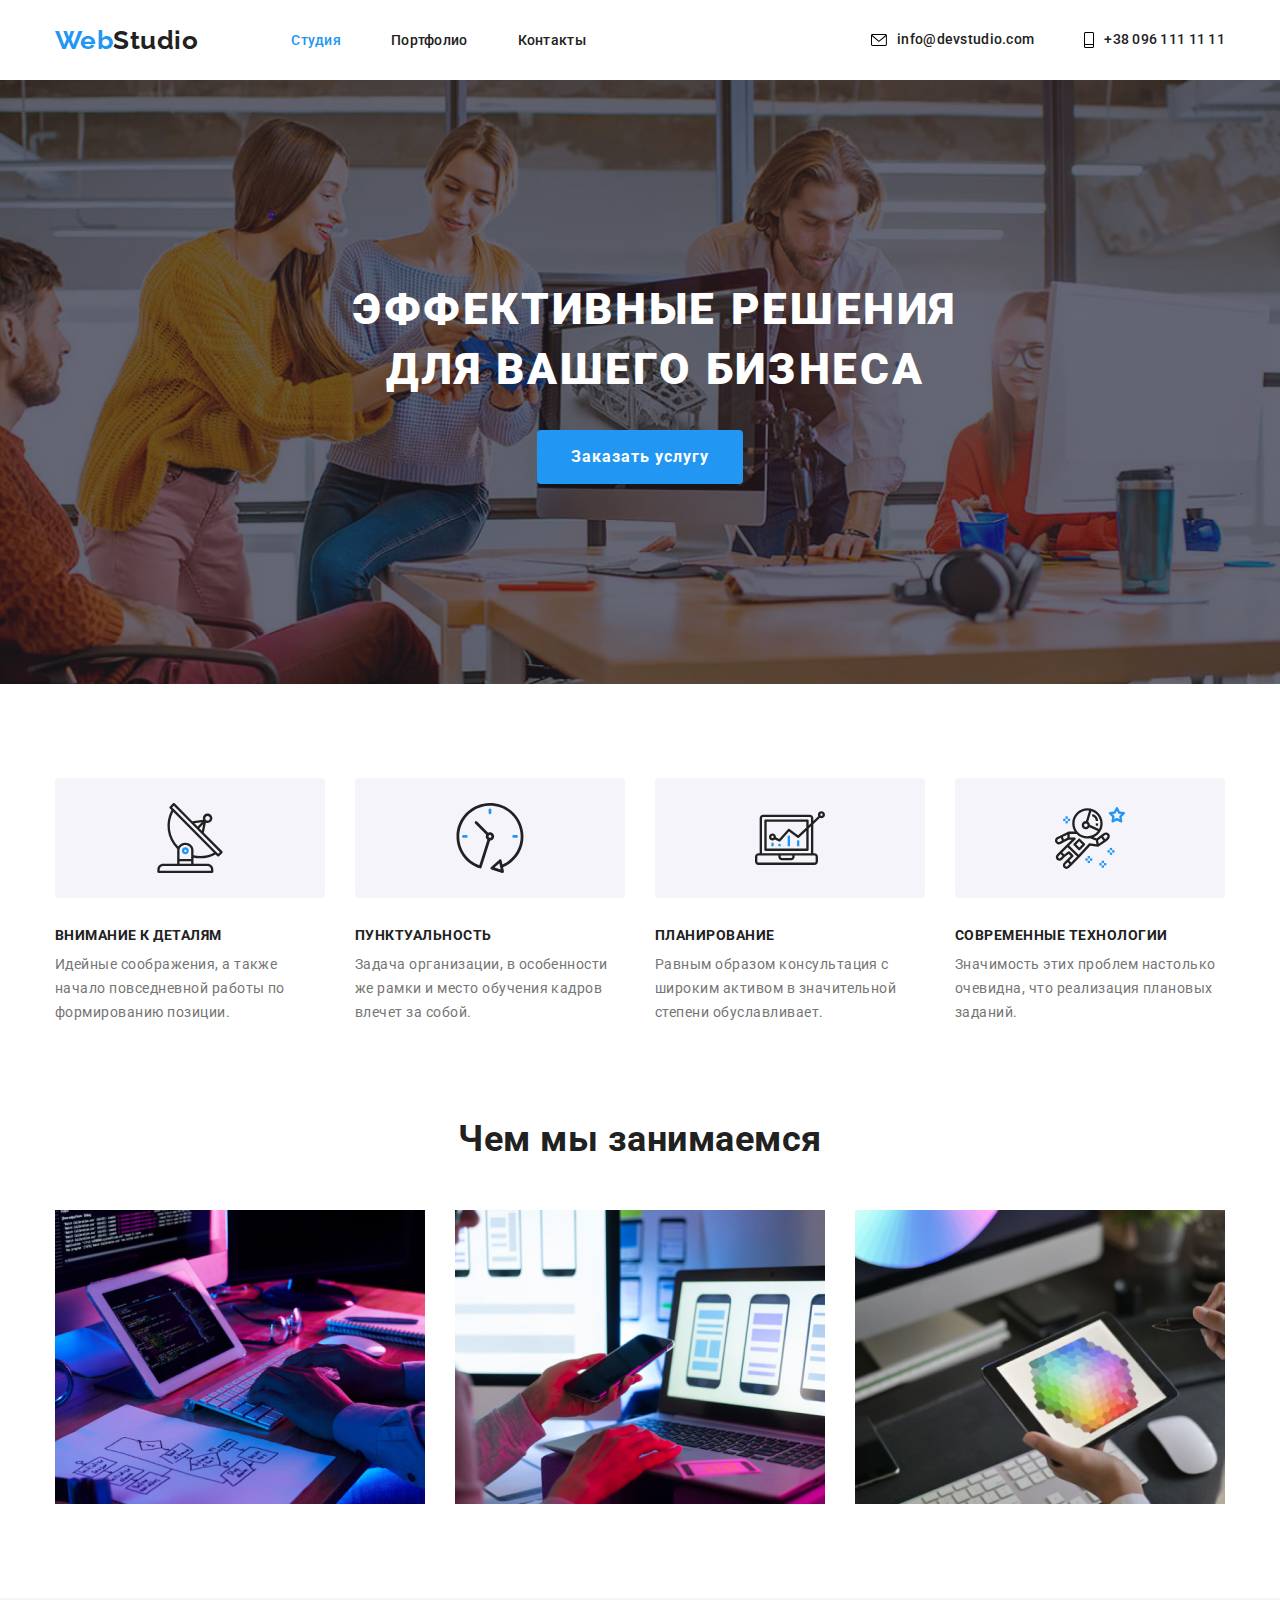
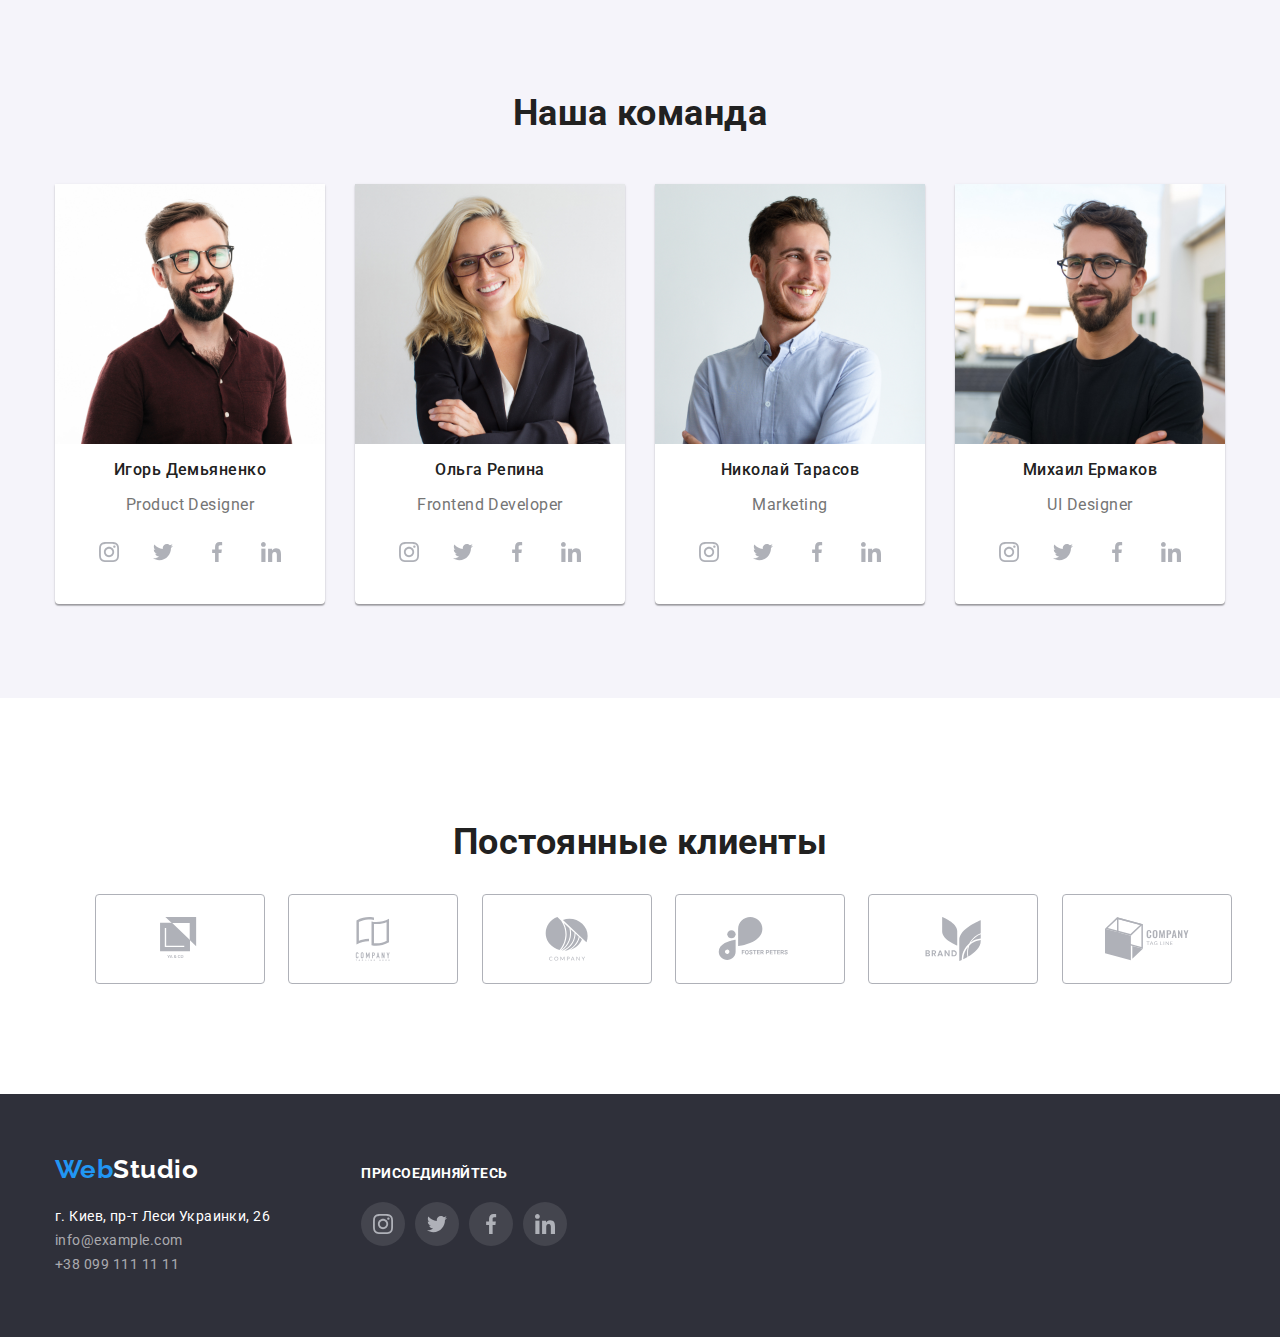
==== index.html @ 4e7fcf23 "5 дз начало" ====
<!DOCTYPE html>
<html lang="ru">
  <head>
    <meta charset="UTF-8" />
    <meta name="viewport" content="width=device-width, initial-scale=1.0" />
    <title>Document</title>
    <link href="https://fonts.googleapis.com/css2?family=Raleway:wght@700&family=Roboto:wght@500;700;900&display=swap" rel="stylesheet" />
    <link rel="stylesheet" href="https://cdnjs.cloudflare.com/ajax/libs/modern-normalize/1.0.0/modern-normalize.min.css" />
    <link rel="stylesheet" href="./css/styless.css" />
  </head>

  <body>
    <!--nav-->
    <header class="">
      <div class="container nav">
        <nav class="nav">
          <a href="./index.html" class="logo">Web<span class="part-logo">Studio</span></a>
          <ul class="site-nav list">
            <li class="item"><a href="./index.html" class="link current">Студия</a></li>
            <li class="item"><a href="./portfolio.html" class="link">Портфолио</a></li>
            <li class="item"><a href="" class="link">Контакты</a></li>
          </ul>
        </nav>

        <ul class="kontaktu-nav list">
          <li class="item">
            <a href="" class="nav-address link">
              <svg class="nav-address-svg-envelope">
                <use href="./images/icon/sprite.svg#icon-envelope"></use>
              </svg>
              info@devstudio.com
            </a>
          </li>
          <li class="item">
            <a href="" class="nav-address link">
              <svg class="nav-address-svg-vector">
                <use href="./images/icon/sprite.svg#icon-Vector"></use>
              </svg>
              +38 096 111 11 11
            </a>
          </li>
        </ul>
      </div>
    </header>
    <main>
      <!--Оглавление-->
      <section class="hero">
        <div class="container hero-box">
          <h1 class="hero-title">Эффективные решения для вашего бизнеса</h1>
          <button class="button first">Заказать услугу</button>
        </div>
      </section>
      <!--Особенности-->
      <section class="section">
        <div class="container">
          <ul class="list feature-list">
            <li class="feature-item">
              <h3 class="feature-title">Внимание к деталям</h3>
              <p class="feature-text">Идейные соображения, а также начало повседневной работы по формированию позиции.</p>
            </li>
            <li class="feature-item">
              <h3 class="feature-title">Пунктуальность</h3>
              <p class="feature-text">Задача организации, в особенности же рамки и место обучения кадров влечет за собой.</p>
            </li>
            <li class="feature-item">
              <h3 class="feature-title">Планирование</h3>
              <p class="feature-text">Равным образом консультация с широким активом в значительной степени обуславливает.</p>
            </li>
            <li class="feature-item">
              <h3 class="feature-title">Современные технологии</h3>
              <p class="feature-text">Значимость этих проблем настолько очевидна, что реализация плановых заданий.</p>
            </li>
          </ul>
        </div>
      </section>
      <!--чем мы занимаемся-->
      <section class="section example">
        <div class="container">
          <h3 class="example-title">Чем мы занимаемся</h3>
          <ul class="list example-list">
            <li class="example-item">
              <img src="./images/chem1.jpg" alt="печатем код" width="370" />
            </li>
            <li class="example-item">
              <img src="./images/chem2.jpg" alt="создаем дизайн телефона" width="370" />
            </li>
            <li class="example-item">
              <img src="./images/chem3.jpg" alt="работаем на планшете" width="370" />
            </li>
          </ul>
        </div>
      </section>
      <!--Наша команда-->
      <section class="team section">
        <div class="container">
          <h2 class="team-title">Наша команда</h2>
          <ul class="list team-box">
            <li class="team-item">
              <img src="./images/komanda1.jpg" alt="фото Игоря" width="270" />
              <h3 class="team-name">Игорь Демьяненко</h3>
              <p class="team-text">Product Designer</p>
              <ul class="list social-icons">
                <li class="social-icons-item">
                  <a href="https://instagram.com/" class="social-icons-link" target="_blank" rel="noopener noreferer" aria-label="Instagram">
                    <svg class="social-icons-svg">
                      <use href="./images/icon/sprite.svg#icon-instagram"></use>
                    </svg>
                  </a>
                </li>
                <li class="social-icons-item">
                  <a href="https://twitter.com/" class="social-icons-link" target="_blank" rel="noopener noreferer" aria-label="Twitter">
                    <svg class="social-icons-svg">
                      <use href="./images/icon/sprite.svg#icon-twitter"></use>
                    </svg>
                  </a>
                </li>
                <li class="social-icons-item">
                  <a href="https://facebook.com/" class="social-icons-link" target="_blank" rel="noopener noreferer" aria-label="Facebook">
                    <svg class="social-icons-svg">
                      <use href="./images/icon/sprite.svg#icon-facebook"></use>
                    </svg>
                  </a>
                </li>
                <li class="social-icons-item">
                  <a href="https://linkedin.com/" class="social-icons-link" target="_blank" rel="noopener noreferer" aria-label="Linkedin">
                    <svg class="social-icons-svg">
                      <use href="./images/icon/sprite.svg#icon-linkedin"></use>
                    </svg>
                  </a>
                </li>
              </ul>
            </li>
            <li class="team-item">
              <img src="./images/komanda2.jpg" alt="фото Ольги" width="270" />
              <h3 class="team-name">Ольга Репина</h3>
              <p class="team-text">Frontend Developer</p>
              <ul class="list social-icons">
                <li class="social-icons-item">
                  <a href="https://instagram.com/" class="social-icons-link" target="_blank" rel="noopener noreferer" aria-label="Instagram">
                    <svg class="social-icons-svg">
                      <use href="./images/icon/sprite.svg#icon-instagram"></use>
                    </svg>
                  </a>
                </li>
                <li class="social-icons-item">
                  <a href="https://twitter.com/" class="social-icons-link" target="_blank" rel="noopener noreferer" aria-label="Twitter">
                    <svg class="social-icons-svg">
                      <use href="./images/icon/sprite.svg#icon-twitter"></use>
                    </svg>
                  </a>
                </li>
                <li class="social-icons-item">
                  <a href="https://facebook.com/" class="social-icons-link" target="_blank" rel="noopener noreferer" aria-label="Facebook">
                    <svg class="social-icons-svg">
                      <use href="./images/icon/sprite.svg#icon-facebook"></use>
                    </svg>
                  </a>
                </li>
                <li class="social-icons-item">
                  <a href="https://linkedin.com/" class="social-icons-link" target="_blank" rel="noopener noreferer" aria-label="Linkedin">
                    <svg class="social-icons-svg">
                      <use href="./images/icon/sprite.svg#icon-linkedin"></use>
                    </svg>
                  </a>
                </li>
              </ul>
            </li>
            <li class="team-item">
              <img src="./images/komanda3.jpg" alt="фото Николая" width="270" />
              <h3 class="team-name">Николай Тарасов</h3>
              <p class="team-text">Marketing</p>
              <ul class="list social-icons">
                <li class="social-icons-item">
                  <a href="https://instagram.com/" class="social-icons-link" target="_blank" rel="noopener noreferer" aria-label="Instagram">
                    <svg class="social-icons-svg">
                      <use href="./images/icon/sprite.svg#icon-instagram"></use>
                    </svg>
                  </a>
                </li>
                <li class="social-icons-item">
                  <a href="https://twitter.com/" class="social-icons-link" target="_blank" rel="noopener noreferer" aria-label="Twitter">
                    <svg class="social-icons-svg">
                      <use href="./images/icon/sprite.svg#icon-twitter"></use>
                    </svg>
                  </a>
                </li>
                <li class="social-icons-item">
                  <a href="https://facebook.com/" class="social-icons-link" target="_blank" rel="noopener noreferer" aria-label="Facebook">
                    <svg class="social-icons-svg">
                      <use href="./images/icon/sprite.svg#icon-facebook"></use>
                    </svg>
                  </a>
                </li>
                <li class="social-icons-item">
                  <a href="https://linkedin.com/" class="social-icons-link" target="_blank" rel="noopener noreferer" aria-label="Linkedin">
                    <svg class="social-icons-svg">
                      <use href="./images/icon/sprite.svg#icon-linkedin"></use>
                    </svg>
                  </a>
                </li>
              </ul>
            </li>
            <li class="team-item">
              <img src="./images/komanda4.jpg" alt="фото михаила" width="270" />
              <h3 class="team-name">Михаил Ермаков</h3>
              <p class="team-text">UI Designer</p>
              <ul class="list social-icons">
                <li class="social-icons-item">
                  <a href="https://instagram.com/" class="social-icons-link" target="_blank" rel="noopener noreferer" aria-label="Instagram">
                    <svg class="social-icons-svg">
                      <use href="./images/icon/sprite.svg#icon-instagram"></use>
                    </svg>
                  </a>
                </li>
                <li class="social-icons-item">
                  <a href="https://twitter.com/" class="social-icons-link" target="_blank" rel="noopener noreferer" aria-label="Twitter">
                    <svg class="social-icons-svg">
                      <use href="./images/icon/sprite.svg#icon-twitter"></use>
                    </svg>
                  </a>
                </li>
                <li class="social-icons-item">
                  <a href="https://facebook.com/" class="social-icons-link" target="_blank" rel="noopener noreferer" aria-label="Facebook">
                    <svg class="social-icons-svg">
                      <use href="./images/icon/sprite.svg#icon-facebook"></use>
                    </svg>
                  </a>
                </li>
                <li class="social-icons-item">
                  <a href="https://linkedin.com/" class="social-icons-link" target="_blank" rel="noopener noreferer" aria-label="Linkedin">
                    <svg class="social-icons-svg">
                      <use href="./images/icon/sprite.svg#icon-linkedin"></use>
                    </svg>
                  </a>
                </li>
              </ul>
            </li>
          </ul>
        </div>
      </section>
      <!--постоянные клиенты-->
      <section class="section">
        <div class="container">
          <h2 class="client-title">Постоянные клиенты</h2>
          <ul class="client">
            <li class="client-item">
              <a href="" class="client-link">
                <svg class="client-svg">
                  <use href="./images/icon/sprite.svg#icon-partner1"></use>
                </svg>
              </a>
            </li>
            <li class="client-item">
              <a href="" class="client-link">
                <svg class="client-svg">
                  <use href="./images/icon/sprite.svg#icon-partner2"></use>
                </svg>
              </a>
            </li>
            <li class="client-item">
              <a href="" class="client-link">
                <svg class="client-svg">
                  <use href="./images/icon/sprite.svg#icon-partner3"></use>
                </svg>
              </a>
            </li>
            <li class="client-item">
              <a href="" class="client-link">
                <svg class="client-svg">
                  <use href="./images/icon/sprite.svg#icon-partner4"></use>
                </svg>
              </a>
            </li>
            <li class="client-item">
              <a href="" class="client-link">
                <svg class="client-svg">
                  <use href="./images/icon/sprite.svg#icon-partner5"></use>
                </svg>
              </a>
            </li>
            <li class="client-item">
              <a href="" class="client-link">
                <svg class="client-svg">
                  <use href="./images/icon/sprite.svg#icon-partner6"></use>
                </svg>
              </a>
            </li>
          </ul>
        </div>
      </section>
    </main>
    <!--футер-->
    <footer class="footer">
      <div class="container">
        <div class="footer-block">
          <a href="./index.html" class="logo">Web<span class="part-logo-footer">Studio</span></a>
          <address class="address">
            <ul class="list">
              <a href="https://goo.gl/maps/V3Cmk4kMnXvQ9AmN7" class="link karta" target="_blank" rel="noopener noreferrer">г. Киев, пр-т Леси Украинки, 26</a>
              <br />
              <li><a href="" class="link address-kontaktu">info@example.com</a></li>
              <li><a href="tel:+380991111111" class="link address-kontaktu">+38 099 111 11 11</a></li>
            </ul>
          </address>
        </div>
        <div class="footer-social">
          <h2 class="footer-join">присоединяйтесь</h2>
          <ul class="list social-icons">
            <li class="social-icons-item">
              <a href="https://instagram.com/" class="social-icons-link footer-icon-link" target="_blank" rel="noopener noreferer" aria-label="Instagram">
                <svg class="social-icons-svg">
                  <use href="./images/icon/sprite.svg#icon-instagram"></use>
                </svg>
              </a>
            </li>
            <li class="social-icons-item">
              <a href="https://twitter.com/" class="social-icons-link footer-icon-link" target="_blank" rel="noopener noreferer" aria-label="Twitter">
                <svg class="social-icons-svg">
                  <use href="./images/icon/sprite.svg#icon-twitter"></use>
                </svg>
              </a>
            </li>
            <li class="social-icons-item">
              <a href="https://facebook.com/" class="social-icons-link footer-icon-link" target="_blank" rel="noopener noreferer" aria-label="Facebook">
                <svg class="social-icons-svg">
                  <use href="./images/icon/sprite.svg#icon-facebook"></use>
                </svg>
              </a>
            </li>
            <li class="social-icons-item">
              <a href="https://linkedin.com/" class="social-icons-link footer-icon-link" target="_blank" rel="noopener noreferer" aria-label="Linkedin">
                <svg class="social-icons-svg">
                  <use href="./images/icon/sprite.svg#icon-linkedin"></use>
                </svg>
              </a>
            </li>
          </ul>
        </div>
      </div>
    </footer>
  </body>
</html>
---- css/styless.css ----
:root {
  --primary-text-color: #212121;
  --text-color: #757575;
  --accent-color: #2196f3;
  --bg-color: #f5f4fa;
  --primary-white-color: #ffffff;
  --icon: #afb1b8;
  --accent-icon: #2196f3;
}
body {
  background-color: #ffffff;
  color: var(--primary-text-color);
  font-family: "Roboto", sans-serif;
  letter-spacing: 0.03em;
}

img {
  display: block;
  max-width: 100%;
  height: auto;
}

.container {
  width: 1200px;
  padding-left: 15px;
  padding-right: 15px;
  margin-left: auto;
  margin-right: auto;
}

.logo {
  margin-right: 93px;
  font-family: "Raleway", sans-serif;
  font-weight: bold;
  font-size: 26px;
  line-height: 1.19;
  color: #2196f3;
  text-decoration: none;
}

.logo-footer {
  font-family: "Raleway", sans-serif;
  font-weight: bold;
  font-size: 26px;
  line-height: 1.19;
  color: #2196f3;
  text-decoration: none;
}

.part-logo {
  color: var(--primary-text-color);
}
.part-logo-footer {
  color: white;
}

.section {
  padding-top: 94px;
  padding-bottom: 94px;
}

.link {
  text-decoration: none;
}
.categ .link {
  display: block;
}

.list {
  padding: 0;
  margin: 0;
  list-style: none;
}

/*hero title*/
.hero {
  padding-top: 200px;
  padding-bottom: 200px;
  background-color: #2f303a;
  max-width: 1600px;
  min-height: 600px;
  margin-right: auto;
  margin-left: auto;
  background-image: linear-gradient(to right, rgba(47, 48, 58, 0.4), rgba(47, 48, 58, 0.4)), url(../images/bg-hero.jpg);
  background-size: cover;
  background-position: center;
  background-repeat: no-repeat;
}

.hero-box {
  text-align: center;
  width: 696px;
}

.hero-title {
  font-weight: 900;
  font-size: 44px;
  line-height: 1.36;
  letter-spacing: 0.06em;
  text-transform: uppercase;
  margin-top: 0px;
  margin-bottom: 30px;
  color: var(--primary-white-color);
  width: 696px;
}

/* nav*/
.nav {
  display: flex;
  align-items: center;
}

.site-nav {
  display: flex;
  font-weight: 500;
  font-size: 14px;
  line-height: 1.06;
  letter-spacing: 0.02em;

  color: #2196f3;
}

.nav-address {
  display: flex;
  align-items: center;
  font-weight: 500;
  font-size: 14px;
  line-height: 1.14;
  letter-spacing: 0.02em;

  color: #757575;
}

/* .kontaktu-nav .item {
  display: flex;
  align-items: center;
} */

.nav-address-svg-envelope {
  width: 16px;
  height: 12px;
  margin-right: 10px;
}

.nav-address-svg-vector {
  width: 10px;
  height: 16px;
  margin-right: 10px;
}

/* 
.nav-address::before {
  display: inline-flex;
  content: "";
  margin-right: 10px;
  background-position: center;
  background-repeat: no-repeat;
} */

/* .nav-address::before {
  width: 16px;
  height: 12px;
  background-image: url(../images/icon/envelope.svg);
  fill: red;
} */
/* 
.nav-address.tel::before {
  width: 10px;
  height: 16px;
  background-image: url(../images/icon/Vector.svg);
} */

.kontaktu-nav {
  display: flex;
  margin-left: auto;
}

.kontaktu-nav .item + .item {
  margin-left: 50px;
}

.site-nav .link,
.kontaktu-nav .link {
  /*  display: block; */
  padding-top: 32px;
  padding-bottom: 32px;

  color: var(--primary-text-color);
  text-decoration: none;
}
.site-nav .link.current {
  color: var(--accent-color);
}
.link:hover,
.link:focus {
  color: var(--accent-color);
}

.link:hover .nav-address-svg-envelope {
  fill: #2196f3;
}

.link:hover .nav-address-svg-vector {
  fill: #2196f3;
}

.header {
  border: 1px solid #ececec;
}

/*
.site-nav .item:not(:last-child) {
  margin-right: 50px;
}
*/
.site-nav .item + .item {
  margin-left: 50px;
}

/*feature*/

.feature-list {
  display: flex;
}

.feature-item {
  width: calc((100% - 30px * 3) / 4);
}

.feature-item:not(:last-child) {
  margin-right: 30px;
}

.feature-title {
  color: var(--primary-text-color);
  margin-top: 0px;
  margin-bottom: 10px;
  padding-top: 30px;
  font-weight: bold;
  font-size: 14px;
  line-height: 1.07;
  text-transform: uppercase;
}

.feature-text {
  color: var(--text-color);
  font-size: 14px;
  line-height: 1.71;

  margin-top: 0px;
  margin-bottom: 0px;
}

.feature-item::before {
  display: block;
  content: "";
  height: 120px;
  background-color: var(--bg-color);
  background-repeat: no-repeat;
  background-position: center;
  border-radius: 4px;
}

.feature-item:nth-child(1):before {
  background-image: url(../images/Vector1.svg);
}

.feature-item:nth-child(2):before {
  background-image: url(../images/Vector2.svg);
}

.feature-item:nth-child(3):before {
  background-image: url(../images/Vector3.svg);
}

.feature-item:nth-child(4):before {
  background-image: url(../images/Vector4.svg);
}

/*example*/

.example {
  padding-top: 0px;
}
.example-list {
  display: flex;
}

.example-title {
  font-weight: bold;
  font-size: 36px;
  line-height: 1.16;
  text-align: center;
  margin-bottom: 50px;
  margin-top: 0px;
}

.example .example-item + .example-item {
  margin-left: 30px;
}

/*team*/

.team {
  background-color: #f5f4fa;
}

.team-name {
  font-weight: 500;
  font-size: 16px;
  line-height: 1.19;
  text-align: center;
}

.team-text {
  font-size: 16px;
  line-height: 1.19;
  text-align: center;
  color: var(--text-color);
}

.team-item {
  width: calc((100% - 30px * 3) / 4);
  box-shadow: 0px 1px 3px rgba(0, 0, 0, 0.12), 0px 1px 1px rgba(0, 0, 0, 0.14), 0px 2px 1px rgba(0, 0, 0, 0.2);
  border-radius: 0px 0px 4px 4px;
  padding-bottom: 30px;
  background-color: var(--primary-white-color);
}

.team-title {
  margin-top: 0px;
  margin-bottom: 50px;
  text-align: center;
  font-weight: bold;
  font-size: 36px;
  line-height: 1.17;
}

.team-box {
  display: flex;
}

.team-box .team-item:not(:last-child) {
  margin-right: 30px;
}

.social-icons {
  display: flex;
  justify-content: center;
}

.social-icons-item:not(:last-child) {
  margin-right: 10px;
}

.social-icons-link {
  display: flex;
  justify-content: center;
  align-items: center;
  width: 44px;
  height: 44px;
  background-color: var(--primary-white-color);
  border-radius: 50%;
}

.social-icons-svg {
  width: 20px;
  height: 20px;
  fill: var(--icon);
}

.social-icons-link:hover .social-icons-svg,
.social-icons-link:focus .social-icons-svg {
  fill: white;
}

.social-icons-link:hover {
  background-color: #2196f3;
}

/*создаем кнопки*/
.button {
  display: inline-block;
  font-family: inherit;
  color: var(--primary-text-color);
  background-color: var(--primary-white-color);
  border-radius: 4px;
  text-align: center;
}

.button.first {
  color: var(--primary-white-color);
  background-color: var(--accent-color);
  border-color: transparent;
  text-decoration: none;
  padding: 10px 32px;
  font-weight: bold;
  font-size: 16px;
  line-height: 1.88;
  align-items: center;
  letter-spacing: 0.06em;
}

.button.secondary {
  color: var(--primary-text-color);
  background-color: #f5f4fa;
  border-color: transparent;
  font-weight: 500;
  font-size: 16px;
  line-height: 1.62;
  text-align: center;
  padding: 6px 22px;
}

.button.secondary:hover,
.button.secondary:focus {
  color: var(--primary-white-color);
  background-color: #2196f3;
  border-color: transparent;
}

.button.first:hover,
.button.first:focus {
  color: var(--accent-color);
  background-color: var(--primary-white-color);
  border-color: blue;
}
/*menu*/
.menu-section {
  padding-top: 94px;
  padding-bottom: 50px;
}

.menu {
  display: flex;
  justify-content: center;
  margin-bottom: 50px;
}

.menu-item:not(:last-child) {
  margin-right: 8px;
}

/*categ*/

.categ-list .link {
  margin-bottom: 110px;
}

.categ-text {
  font-size: 16px;
  line-height: 1.87;
  color: #757575;
  margin: 0px;
}

.categ-title {
  font-weight: bold;
  font-size: 18px;
  line-height: 2;
  letter-spacing: 0.06em;
  color: black;
  margin: 0px;
}

.categ-review {
  padding: 24px 20px;
}

/*
.categ-section {
  padding-bottom: 94px;
}
*/

.categ-list {
  display: flex;
  flex-wrap: wrap;
  padding-bottom: 94px;
}

.categ-item {
  margin-right: 30px;
  margin-bottom: 30px;
  outline: 1px solid #eeeeee;
}
.categ-item:nth-child(3n) {
  margin-right: 0px;
}

/*
.categ-item:nth-last-child(-n + 3) {
  margin-bottom: 0px;
}
*/

/* Постоянные клиенты*/
.client-title {
  font-size: 36px;
  line-height: 1.16;
  text-align: center;

  color: var(--primary-text-color);
}

.client {
  display: flex;
  list-style: none;
}

.client-item {
  width: calc((100% - 30px * 5) / 6);
}
.client-link {
  display: flex;
  justify-content: center;
  align-items: center;
  width: 170px;
  height: 90px;

  border: 1px solid #afb1b8;
  box-sizing: border-box;
  border-radius: 4px;
  border-color: #afb1b8;
}

.client-item:not(:last-child) {
  margin-right: 30px;
}

.client-svg {
  width: 50%;
  height: 50%;
  fill: #afb1b8;
}

.client-link:hover .client-svg,
.client-link:focus .client-svg {
  fill: #2196f3;
}

.client-link:hover {
  border-color: #2196f3;
}

/* футер*/
.footer {
  background-color: #2f303a;
  padding-top: 60px;
  padding-bottom: 60px;
}
.footer-social {
  margin-top: 12px;
}
.footer .container {
  display: flex;
}

.footer-block {
  margin-right: 70px;
}

.footer-join {
  margin-top: 0px;
  margin-bottom: 20px;
  font-weight: bold;
  font-size: 14px;
  line-height: 1.14;
  text-transform: uppercase;

  color: #ffffff;
}

.footer-icon-link {
  background-color: rgba(255, 255, 255, 0.1);
}

.address {
  margin-top: 20px;
  font-size: 14px;
  line-height: 1.71;
  color: #ffffff;
  font-style: normal;
}
.karta {
  font-size: 14px;
  line-height: 1.71;
  letter-spacing: 0.03em;

  color: #ffffff;
}
.address-kontaktu {
  color: rgba(255, 255, 255, 0.6);
}
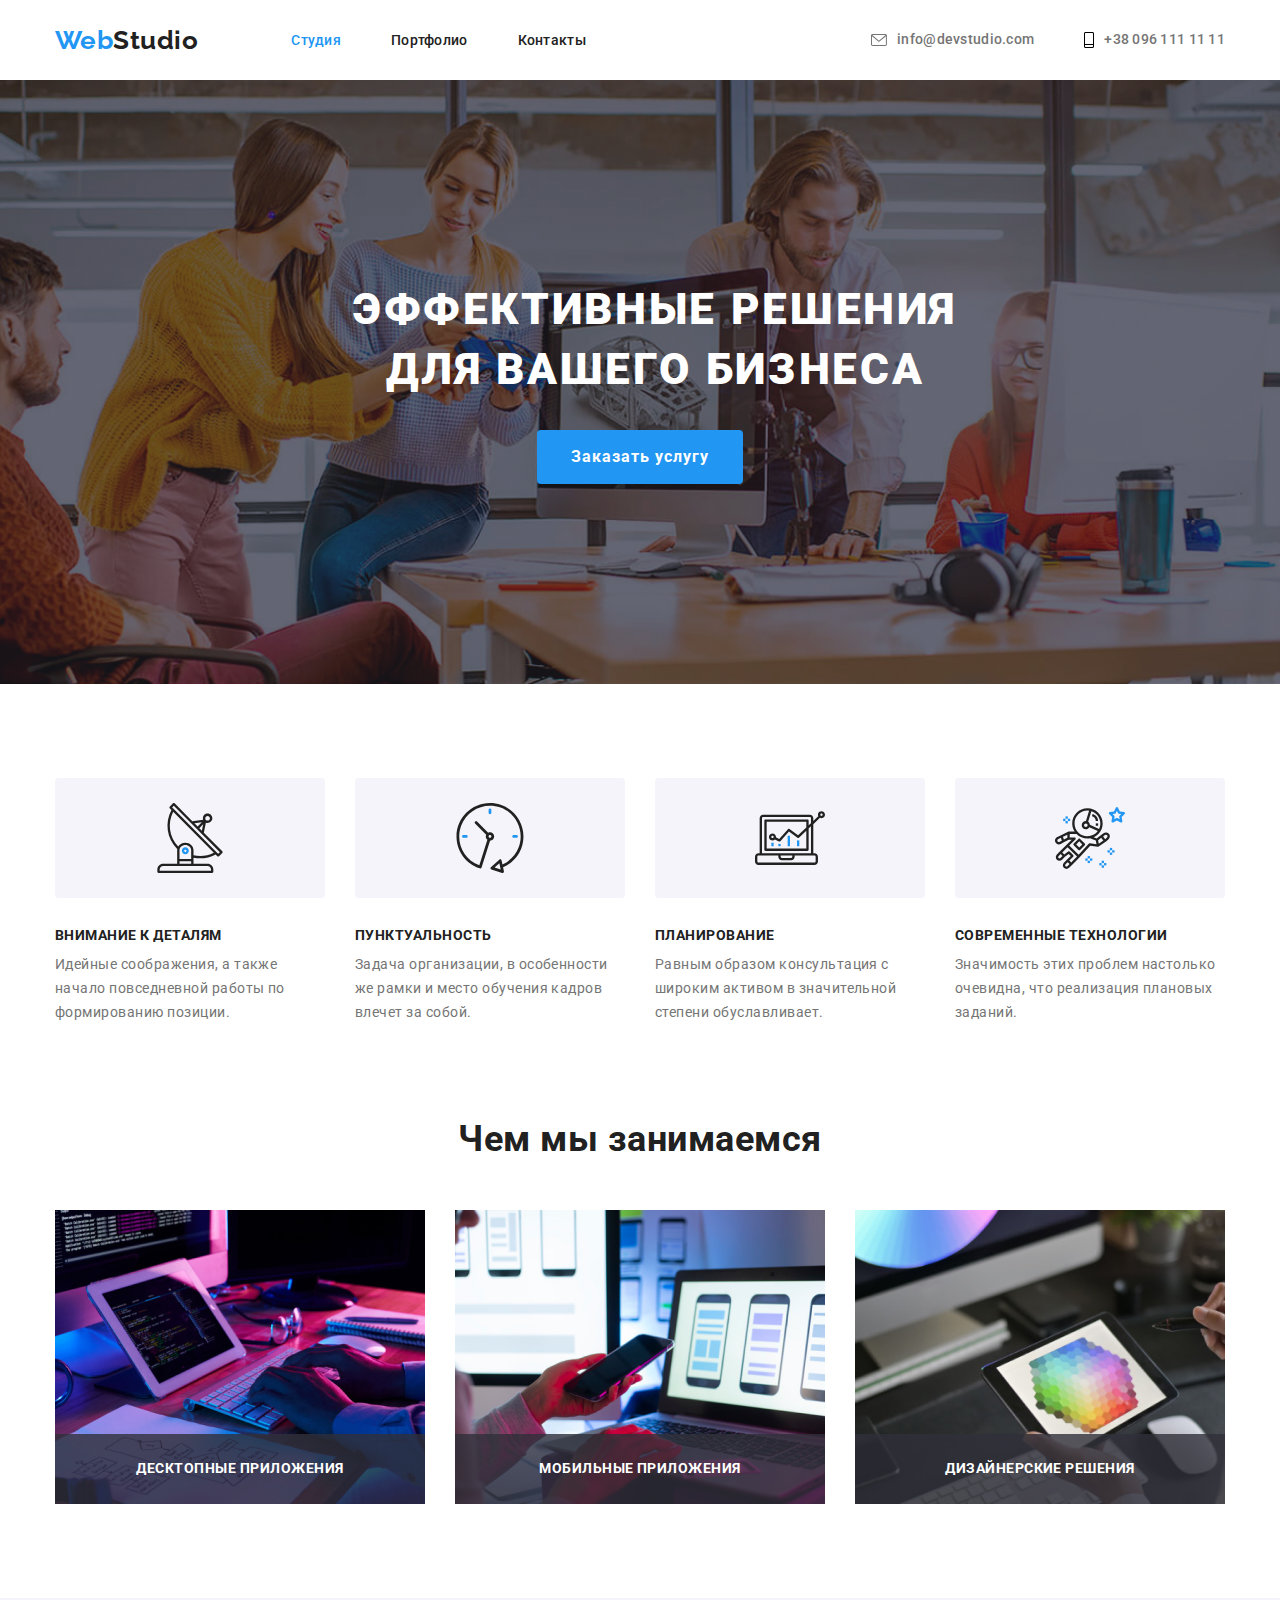
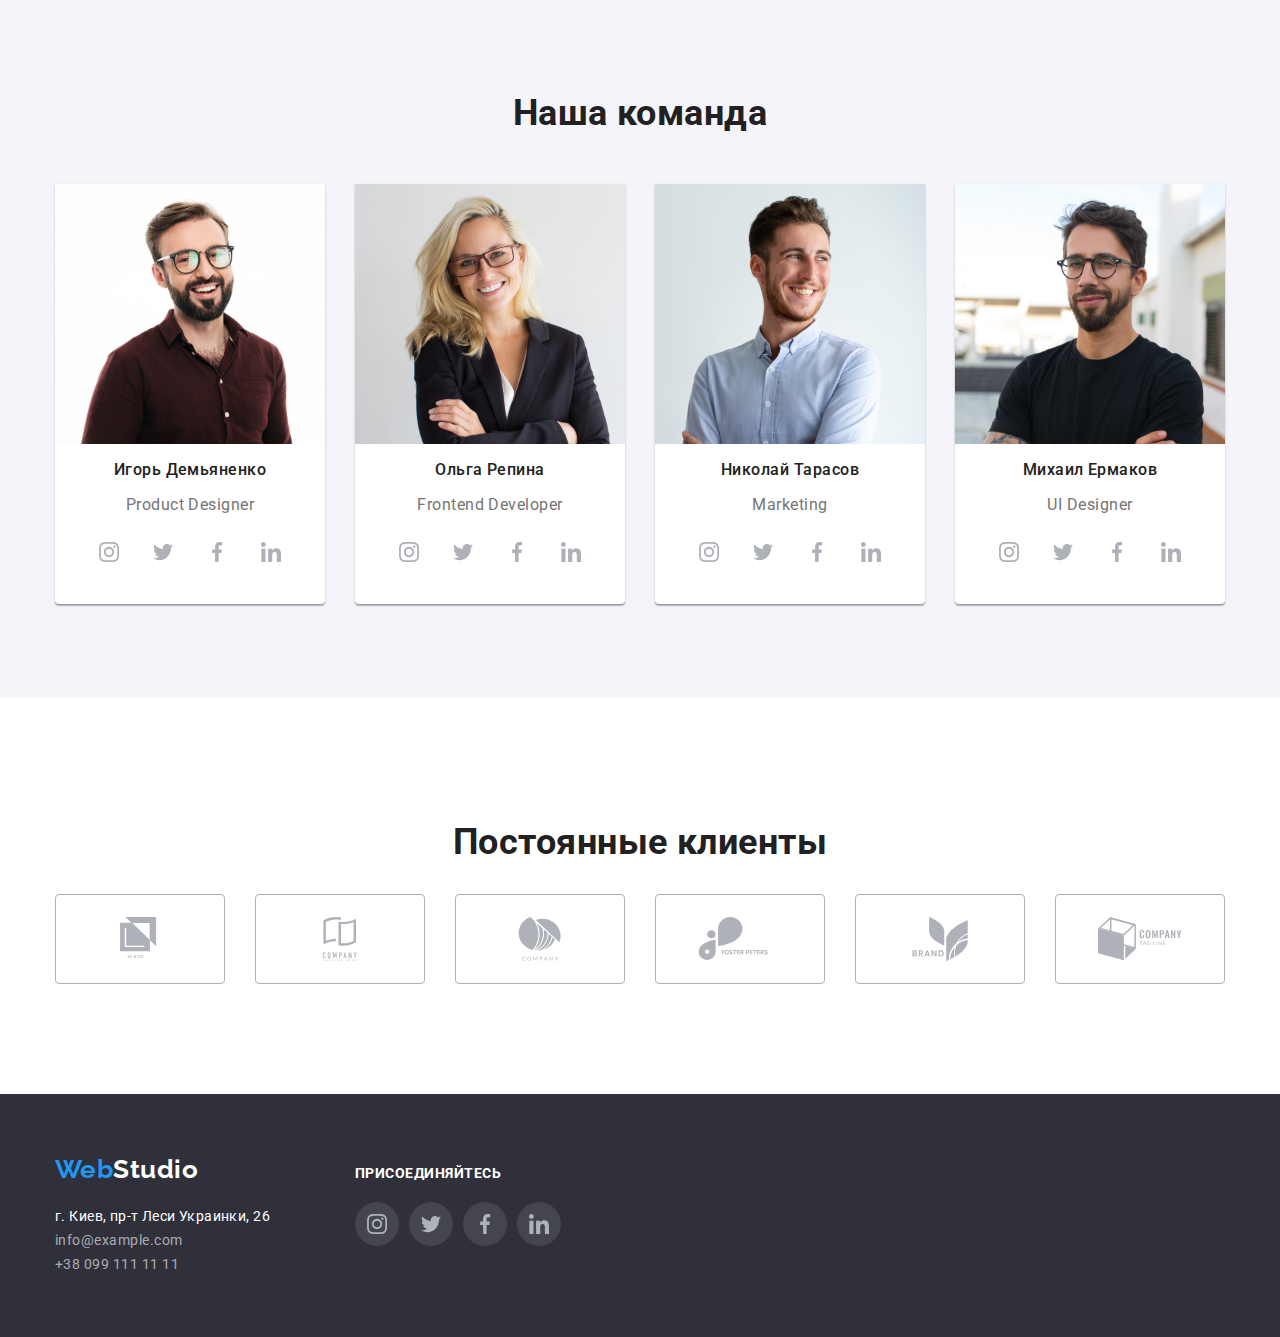
==== commit e61d4708: "работа над ошибками" ====
--- a/index.html
+++ b/index.html
@@ -80,12 +80,15 @@
           <ul class="list example-list">
             <li class="example-item">
               <img src="./images/chem1.jpg" alt="печатем код" width="370" />
+              <h4 class="example-name-text">Десктопные приложения</h4>
             </li>
             <li class="example-item">
               <img src="./images/chem2.jpg" alt="создаем дизайн телефона" width="370" />
+              <h4 class="example-name-text">Мобильные приложения</h4>
             </li>
             <li class="example-item">
               <img src="./images/chem3.jpg" alt="работаем на планшете" width="370" />
+              <h4 class="example-name-text">Дизайнерские решения</h4>
             </li>
           </ul>
         </div>
@@ -292,7 +295,7 @@
     <!--футер-->
     <footer class="footer">
       <div class="container">
-        <div class="footer-block">
+        <div class="footer-block footer-list">
           <a href="./index.html" class="logo">Web<span class="part-logo-footer">Studio</span></a>
           <address class="address">
             <ul class="list">
@@ -303,7 +306,7 @@
             </ul>
           </address>
         </div>
-        <div class="footer-social">
+        <div class="footer-social footer-list">
           <h2 class="footer-join">присоединяйтесь</h2>
           <ul class="list social-icons">
             <li class="social-icons-item">
--- a/css/styless.css
+++ b/css/styless.css
@@ -120,7 +120,17 @@
   color: #2196f3;
 }
 
-.nav-address {
+.site-nav .link,
+.kontaktu-nav .link {
+  /*  display: block; */
+  padding-top: 32px;
+  padding-bottom: 32px;
+
+  color: var(--primary-text-color);
+  text-decoration: none;
+}
+
+.nav-address.link {
   display: flex;
   align-items: center;
   font-weight: 500;
@@ -140,6 +150,7 @@
   width: 16px;
   height: 12px;
   margin-right: 10px;
+  fill: #757575;
 }
 
 .nav-address-svg-vector {
@@ -179,15 +190,6 @@
   margin-left: 50px;
 }
 
-.site-nav .link,
-.kontaktu-nav .link {
-  /*  display: block; */
-  padding-top: 32px;
-  padding-bottom: 32px;
-
-  color: var(--primary-text-color);
-  text-decoration: none;
-}
 .site-nav .link.current {
   color: var(--accent-color);
 }
@@ -233,9 +235,8 @@
 
 .feature-title {
   color: var(--primary-text-color);
-  margin-top: 0px;
+  margin-top: 30px;
   margin-bottom: 10px;
-  padding-top: 30px;
   font-weight: bold;
   font-size: 14px;
   line-height: 1.07;
@@ -299,6 +300,34 @@
   margin-left: 30px;
 }
 
+.example-item {
+  position: relative;
+}
+
+.example-name-text {
+  position: absolute;
+  text-align: center;
+  padding: 27px;
+
+  /*  display: flex;
+  align-items: center;
+  justify-content: center; */
+
+  width: 370px;
+  height: 70px;
+  bottom: 0px;
+  left: 0px;
+  margin-bottom: 0px;
+  margin-top: 0px;
+  font-weight: bold;
+  font-size: 14px;
+  line-height: 1.14;
+  text-transform: uppercase;
+
+  color: var(--primary-white-color);
+  background-color: rgba(47, 48, 58, 0.8);
+}
+
 /*team*/
 
 .team {
@@ -423,7 +452,7 @@
 .button.first:focus {
   color: var(--accent-color);
   background-color: var(--primary-white-color);
-  border-color: blue;
+  border-color: var(--accent-color);
 }
 /*menu*/
 .menu-section {
@@ -454,6 +483,28 @@
   margin: 0px;
 }
 
+.categ-image {
+  position: relative;
+}
+
+.categ-hidden-text {
+  opacity: 0;
+  position: absolute;
+  content: "";
+  margin: 0px;
+  padding: 63px 24px;
+  width: 100%;
+  height: 100%;
+  font-size: 18px;
+  line-height: 1.55;
+  color: var(--primary-white-color);
+}
+
+.categ-hidden-text:hover {
+  opacity: 1;
+  background-color: rgba(33, 150, 243, 0.9);
+}
+
 .categ-title {
   font-weight: bold;
   font-size: 18px;
@@ -506,6 +557,7 @@
 .client {
   display: flex;
   list-style: none;
+  padding-left: 0px;
 }
 
 .client-item {
@@ -515,7 +567,7 @@
   display: flex;
   justify-content: center;
   align-items: center;
-  width: 170px;
+  width: 100%;
   height: 90px;
 
   border: 1px solid #afb1b8;
@@ -557,7 +609,7 @@
 }
 
 .footer-block {
-  margin-right: 70px;
+  margin-right: 30px;
 }
 
 .footer-join {
@@ -571,8 +623,16 @@
   color: #ffffff;
 }
 
+.footer-social .social-icons {
+  justify-content: start;
+}
+
 .footer-icon-link {
   background-color: rgba(255, 255, 255, 0.1);
+}
+
+.footer-list {
+  width: calc((100% - 30px * 3) / 4);
 }
 
 .address {
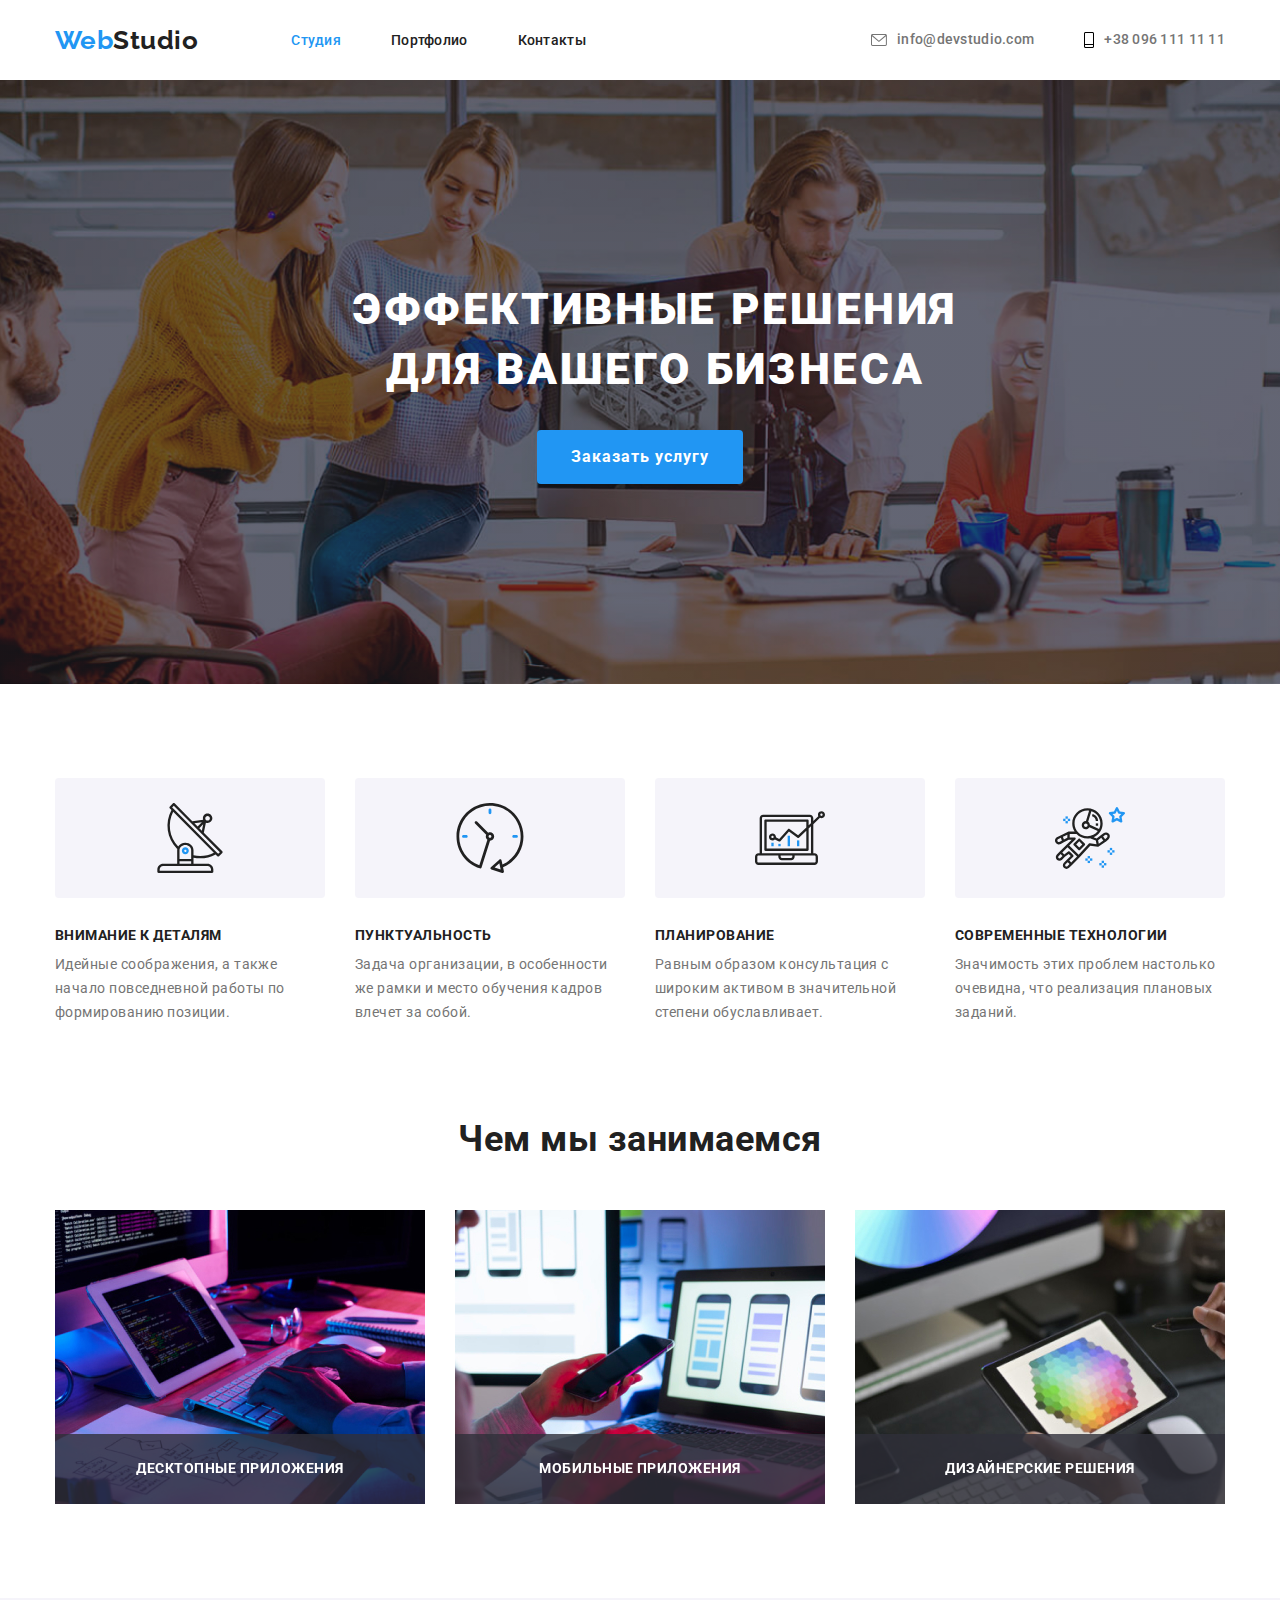
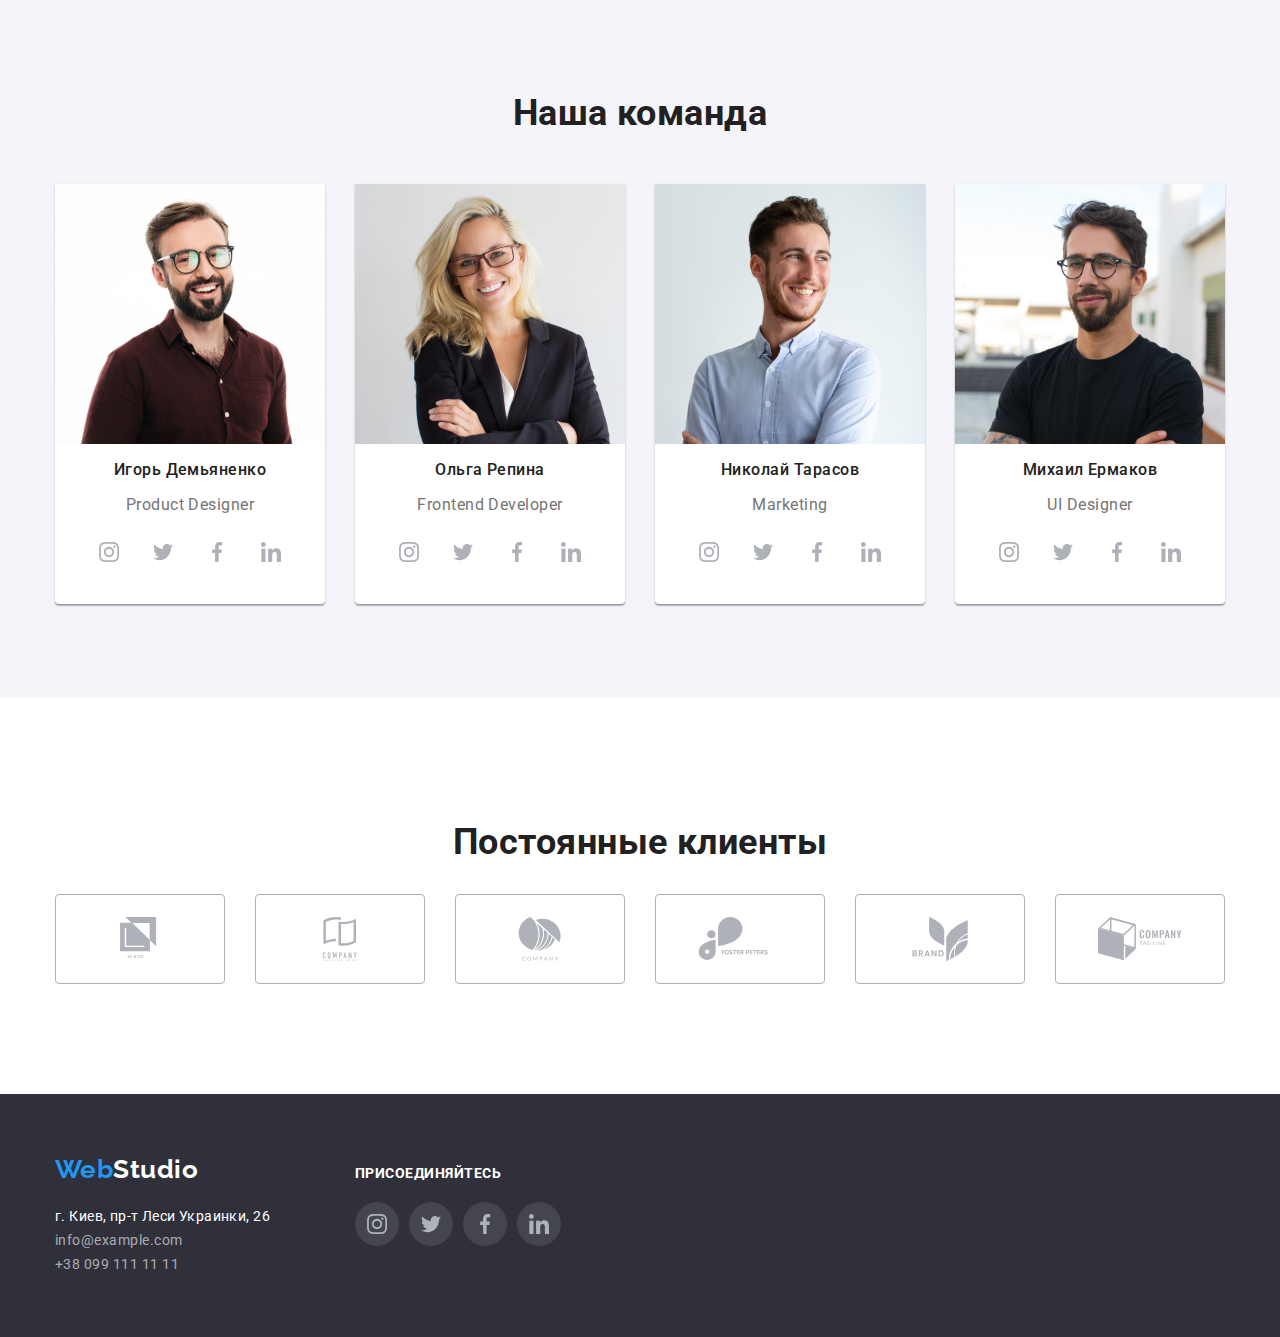
==== commit 43819b98: "добавил выпадающее окно" ====
--- a/index.html
+++ b/index.html
@@ -47,7 +47,11 @@
       <section class="hero">
         <div class="container hero-box">
           <h1 class="hero-title">Эффективные решения для вашего бизнеса</h1>
-          <button class="button first">Заказать услугу</button>
+          <button data-modal-open class="button first">Заказать услугу</button>
+        </div>
+        <div data-modal class="backdrop is-hidden">
+          <div class="modal"></div>
+          <button data-modal-close>Закрыть</button>
         </div>
       </section>
       <!--Особенности-->
@@ -341,5 +345,6 @@
         </div>
       </div>
     </footer>
+    <script src="./js/modal.js"></script>
   </body>
 </html>
--- a/css/styless.css
+++ b/css/styless.css
@@ -198,11 +198,13 @@
   color: var(--accent-color);
 }
 
-.link:hover .nav-address-svg-envelope {
+.link:hover .nav-address-svg-envelope,
+.link:focus .nav-address-svg-envelope {
   fill: #2196f3;
 }
 
-.link:hover .nav-address-svg-vector {
+.link:hover .nav-address-svg-vector,
+.link:focus .nav-address-svg-vector {
   fill: #2196f3;
 }
 
@@ -302,6 +304,7 @@
 
 .example-item {
   position: relative;
+  z-index: 1;
 }
 
 .example-name-text {
@@ -408,6 +411,7 @@
 }
 
 /*создаем кнопки*/
+
 .button {
   display: inline-block;
   font-family: inherit;
@@ -446,6 +450,7 @@
   color: var(--primary-white-color);
   background-color: #2196f3;
   border-color: transparent;
+  box-shadow: 0px 3px 1px rgba(0, 0, 0, 0.1), 0px 1px 2px rgba(0, 0, 0, 0.08), 0px 2px 2px rgba(0, 0, 0, 0.12);
 }
 
 .button.first:hover,
@@ -454,6 +459,34 @@
   background-color: var(--primary-white-color);
   border-color: var(--accent-color);
 }
+
+.backdrop {
+  position: fixed;
+  left: 0;
+  right: 0;
+  top: 0;
+  bottom: 0;
+  background-color: rgba(0, 0, 0, 0.2);
+}
+
+.backdrop.is-hidden {
+  opacity: 0;
+  pointer-events: none;
+}
+
+.modal {
+  position: absolute;
+  top: 50%;
+  left: 50%;
+  transform: translate(-50%, -50%);
+  z-index: 3;
+
+  min-height: 581px;
+  min-width: 528px;
+
+  background-color: white;
+}
+
 /*menu*/
 .menu-section {
   padding-top: 94px;
@@ -471,11 +504,11 @@
 }
 
 /*categ*/
-
+/* 
 .categ-list .link {
   margin-bottom: 110px;
 }
-
+ */
 .categ-text {
   font-size: 16px;
   line-height: 1.87;
@@ -488,8 +521,9 @@
 }
 
 .categ-hidden-text {
+  position: absolute;
   opacity: 0;
-  position: absolute;
+  /* pointer-events: none; */
   content: "";
   margin: 0px;
   padding: 63px 24px;
@@ -530,6 +564,10 @@
   padding-bottom: 94px;
 }
 
+.categ-item:hover {
+  box-shadow: 0px 1px 1px rgba(0, 0, 0, 0.12), 0px 4px 4px rgba(0, 0, 0, 0.06), 1px 4px 6px rgba(0, 0, 0, 0.16);
+}
+
 .categ-item {
   margin-right: 30px;
   margin-bottom: 30px;
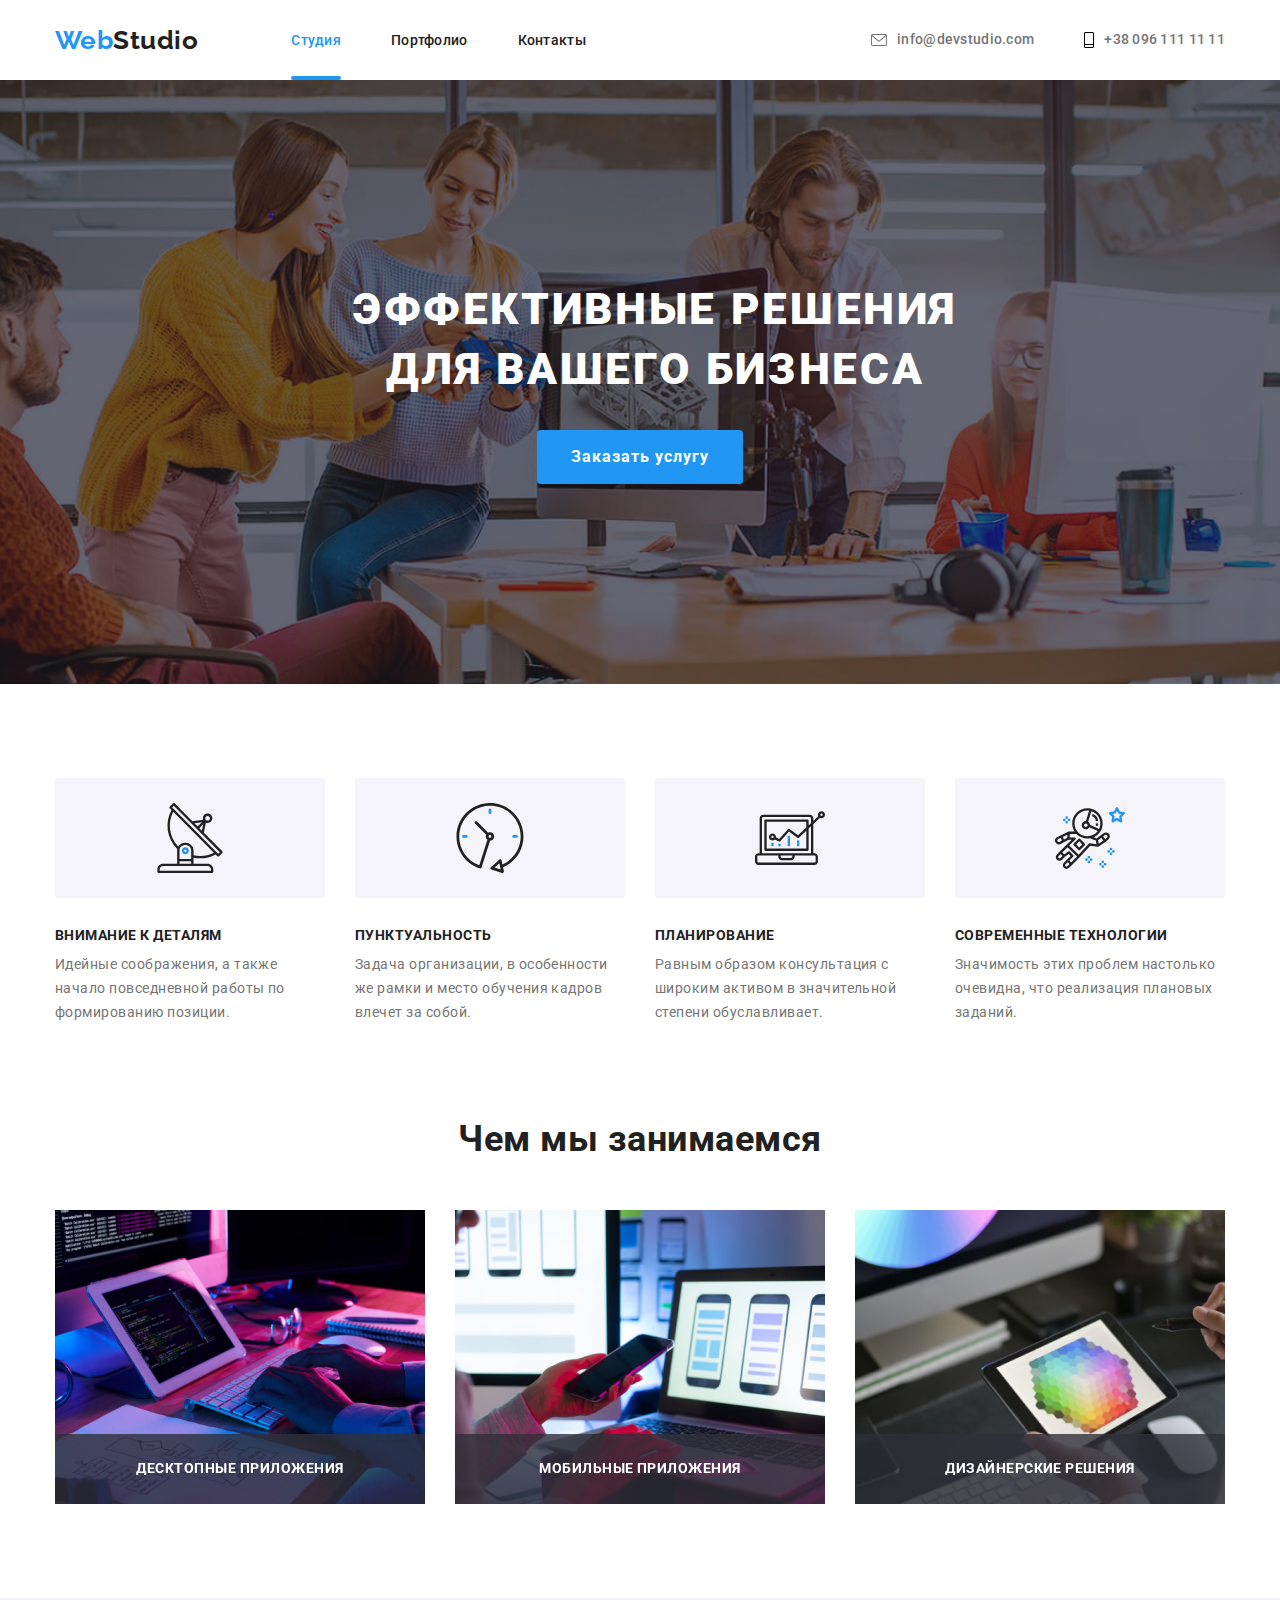
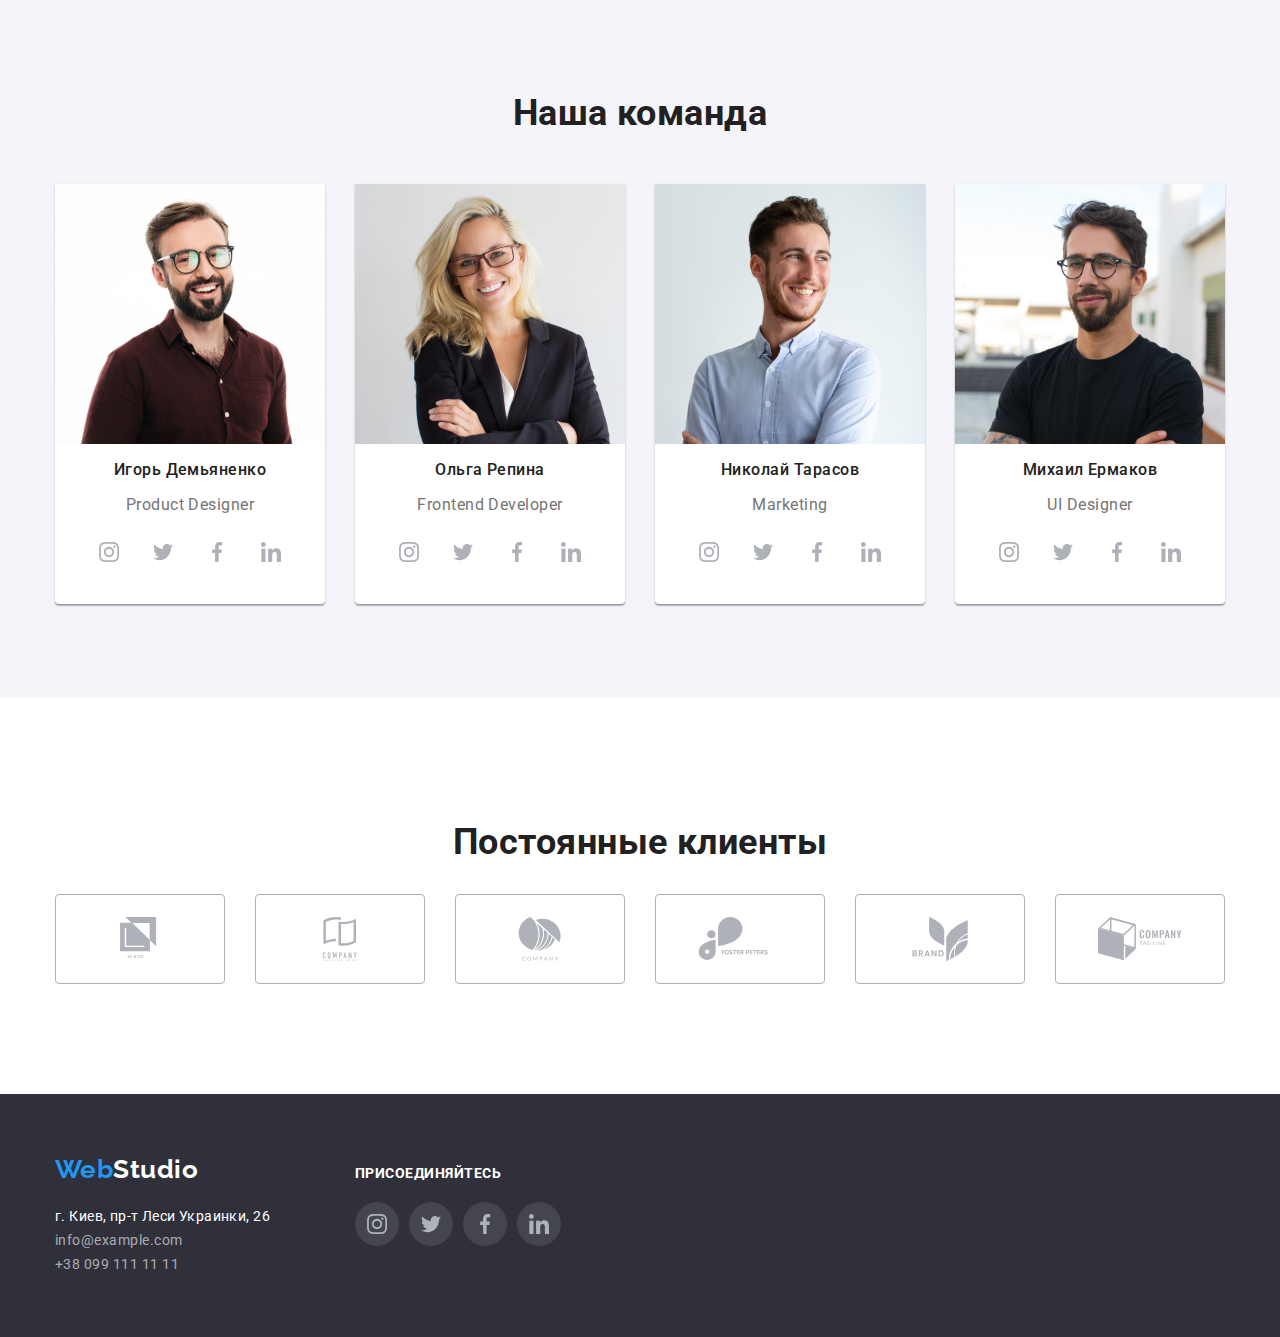
==== commit e6d13527: "5дз" ====
--- a/index.html
+++ b/index.html
@@ -50,10 +50,12 @@
           <button data-modal-open class="button first">Заказать услугу</button>
         </div>
         <div data-modal class="backdrop is-hidden">
-          <div class="modal"></div>
-          <button data-modal-close>Закрыть</button>
-        </div>
-      </section>
+          <div class="modal">
+            <button class="hero-button-close" data-modal-close></button>
+          </div>
+        </div>
+      </section>
+
       <!--Особенности-->
       <section class="section">
         <div class="container">
--- a/css/styless.css
+++ b/css/styless.css
@@ -62,10 +62,10 @@
 .link {
   text-decoration: none;
 }
-.categ .link {
+/* .categ .link {
   display: block;
 }
-
+ */
 .list {
   padding: 0;
   margin: 0;
@@ -104,6 +104,24 @@
   width: 696px;
 }
 
+.hero-button-close {
+  position: absolute;
+  top: 8px;
+  right: 8px;
+
+  background: #ffffff;
+  background-image: url(/images/icon/close-icon.svg);
+  background-repeat: no-repeat;
+  background-position: center;
+  border: 1px solid rgba(0, 0, 0, 0.1);
+  border-radius: 50%;
+  height: 30px;
+  width: 30px;
+  /*  transform: translate(-50%, -50%); */
+}
+
+.hero-button-close:hover {
+}
 /* nav*/
 .nav {
   display: flex;
@@ -191,8 +209,22 @@
 }
 
 .site-nav .link.current {
+  position: relative;
   color: var(--accent-color);
 }
+
+.link.current:after {
+  display: block;
+  content: "";
+  position: absolute;
+  left: 0;
+  bottom: 0;
+  width: 100%;
+  height: 4px;
+  background: #2196f3;
+  border-radius: 2px;
+}
+
 .link:hover,
 .link:focus {
   color: var(--accent-color);
@@ -479,7 +511,6 @@
   top: 50%;
   left: 50%;
   transform: translate(-50%, -50%);
-  z-index: 3;
 
   min-height: 581px;
   min-width: 528px;
@@ -524,7 +555,8 @@
   position: absolute;
   opacity: 0;
   /* pointer-events: none; */
-  content: "";
+  top: 0;
+  left: 0;
   margin: 0px;
   padding: 63px 24px;
   width: 100%;
@@ -532,9 +564,14 @@
   font-size: 18px;
   line-height: 1.55;
   color: var(--primary-white-color);
-}
-
-.categ-hidden-text:hover {
+  transition-duration: 250ms;
+  transition-timing-function: cubic-bezier(0.4, 0, 0.2, 1);
+}
+
+.categ-link {
+  text-decoration: none;
+}
+.categ-link:hover .categ-hidden-text {
   opacity: 1;
   background-color: rgba(33, 150, 243, 0.9);
 }
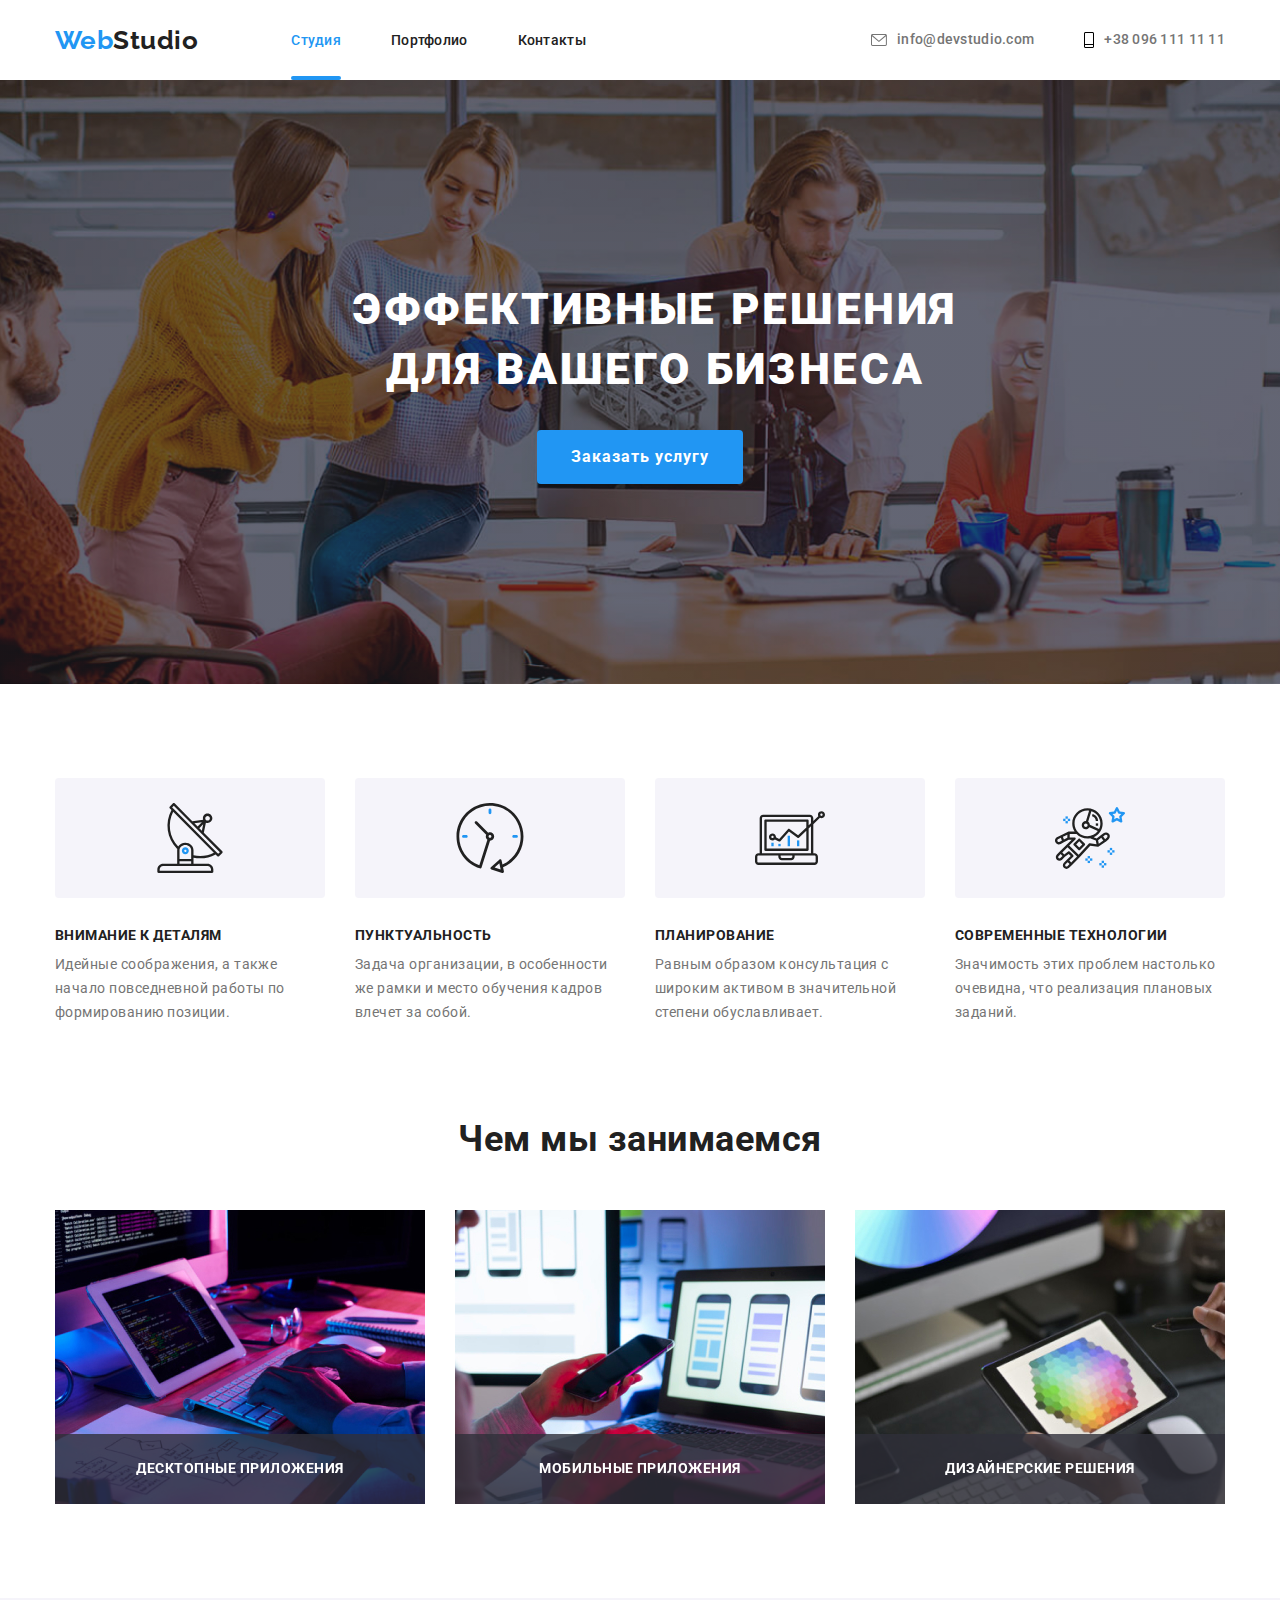
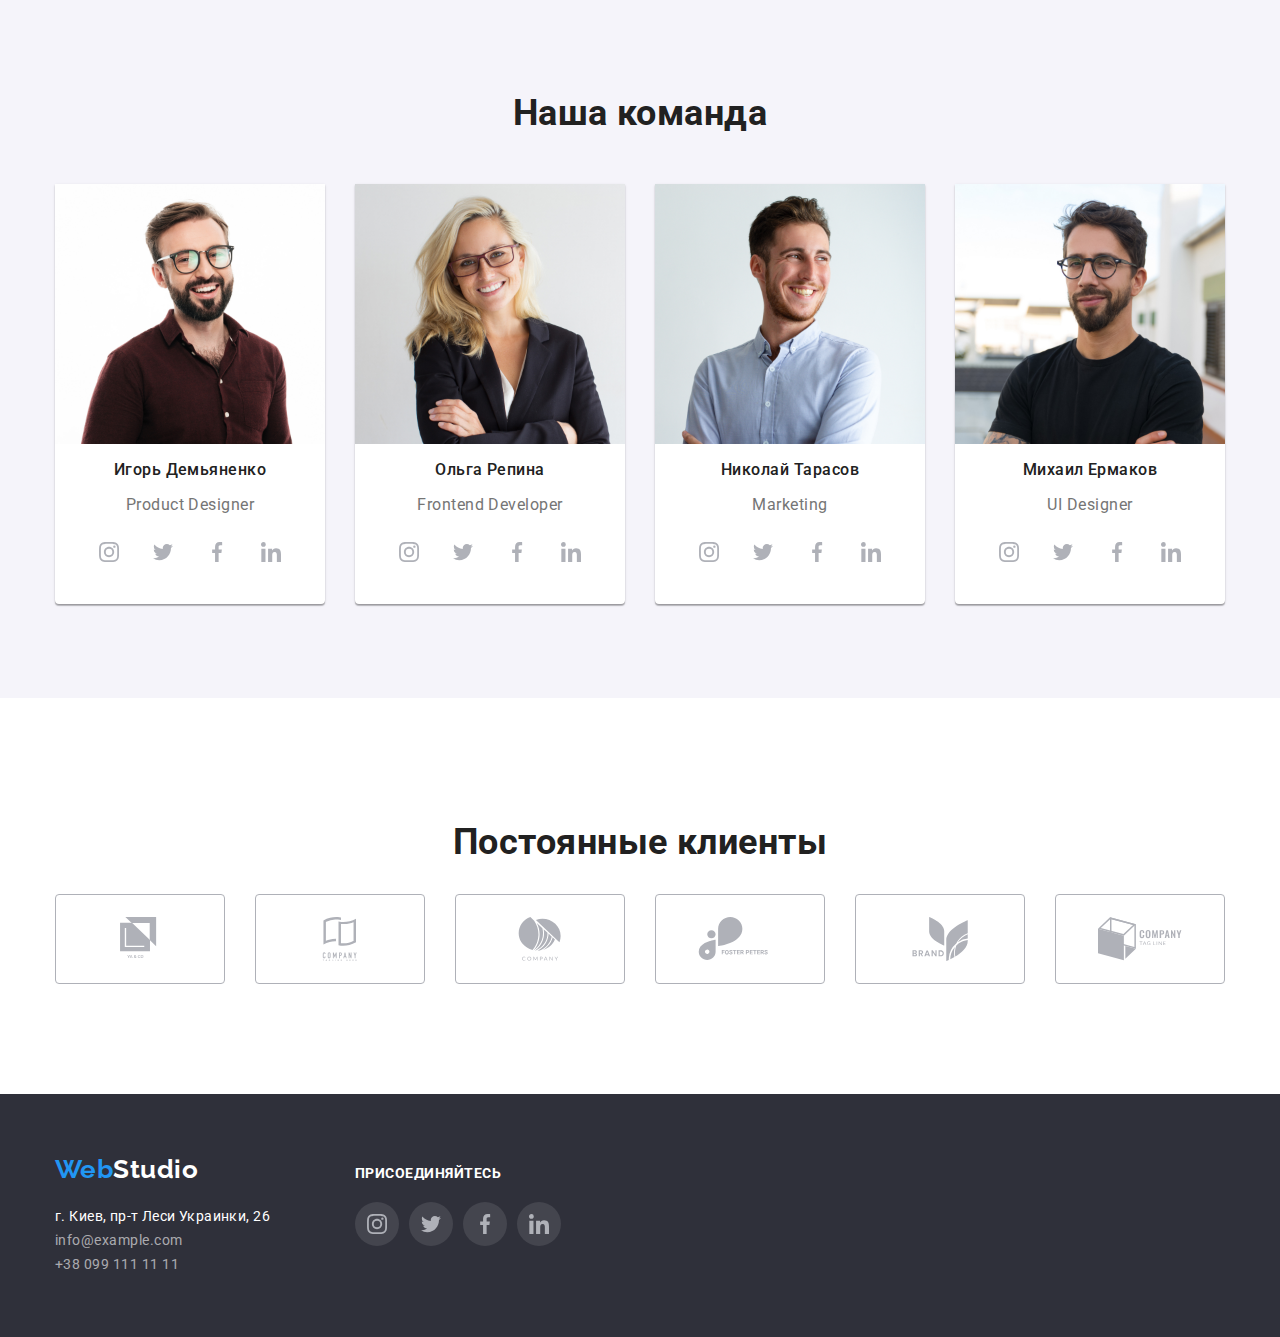
==== commit 74e24ea8: "почти закончил 5дз" ====
--- a/index.html
+++ b/index.html
@@ -51,7 +51,11 @@
         </div>
         <div data-modal class="backdrop is-hidden">
           <div class="modal">
-            <button class="hero-button-close" data-modal-close></button>
+            <button class="hero-button-close" data-modal-close>
+              <svg class="hero-button-close-svg">
+                <use href="./images/icon/sprite.svg#icon-close-icon"></use>
+              </svg>
+            </button>
           </div>
         </div>
       </section>
--- a/css/styless.css
+++ b/css/styless.css
@@ -106,11 +106,15 @@
 
 .hero-button-close {
   position: absolute;
+  display: flex;
+  justify-content: center;
+  align-items: center;
+
   top: 8px;
   right: 8px;
 
   background: #ffffff;
-  background-image: url(/images/icon/close-icon.svg);
+  /*     background-image: url(/images/icon/close-icon.svg); */
   background-repeat: no-repeat;
   background-position: center;
   border: 1px solid rgba(0, 0, 0, 0.1);
@@ -120,7 +124,13 @@
   /*  transform: translate(-50%, -50%); */
 }
 
-.hero-button-close:hover {
+.hero-button-close-svg {
+  height: 11px;
+  widows: 11px;
+  fill: #212121;
+}
+.hero-button-close:hover .hero-button-close-svg {
+  fill: #2196f3;
 }
 /* nav*/
 .nav {
